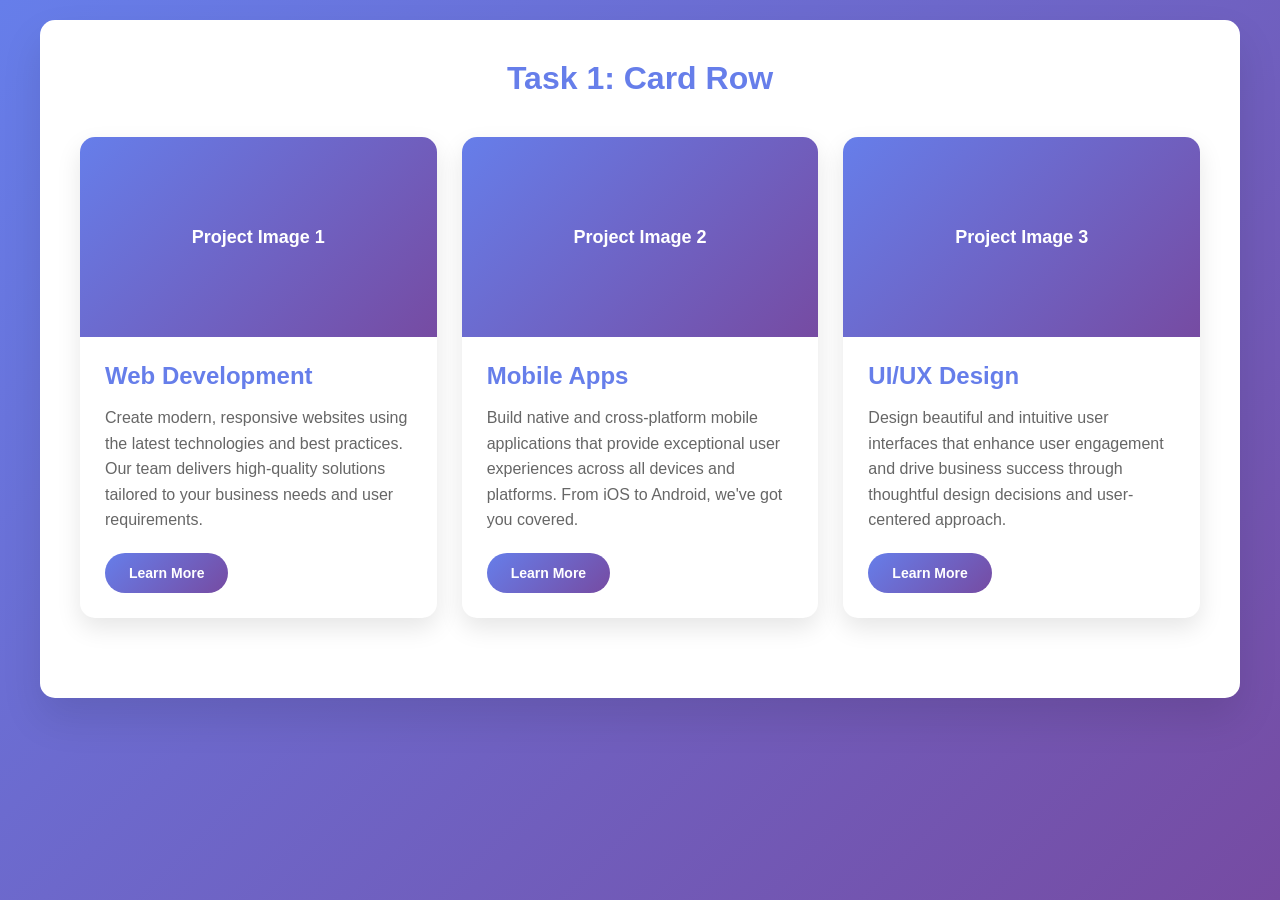
==== index.html @ edc8c6b6 "Update and rename index1.html to index.html" ====
<!DOCTYPE html>
<html lang="en">
  <head>
    <meta charset="UTF-8" />
    <meta name="viewport" content="width=device-width, initial-scale=1.0" />
    <title>Task 1 - Card Row</title>
    <link rel="stylesheet" href="task1.css" />
  </head>
  <body>
    <div class="container">
      <h1 class="title">Task 1: Card Row</h1>

      <!-- FLEXBOX CARD ROW -->
      <div class="cards-container">
        <div class="card">
          <div class="card-image">Project Image 1</div>
          <div class="card-content">
            <h3>Web Development</h3>
            <p>
              Create modern, responsive websites using the latest technologies
              and best practices. Our team delivers high-quality solutions
              tailored to your business needs and user requirements.
            </p>
            <button class="card-btn">Learn More</button>
          </div>
        </div>
        <div class="card">
          <div class="card-image">Project Image 2</div>
          <div class="card-content">
            <h3>Mobile Apps</h3>
            <p>
              Build native and cross-platform mobile applications that provide
              exceptional user experiences across all devices and platforms.
              From iOS to Android, we've got you covered.
            </p>
            <button class="card-btn">Learn More</button>
          </div>
        </div>
        <div class="card">
          <div class="card-image">Project Image 3</div>
          <div class="card-content">
            <h3>UI/UX Design</h3>
            <p>
              Design beautiful and intuitive user interfaces that enhance user
              engagement and drive business success through thoughtful design
              decisions and user-centered approach.
            </p>
            <button class="card-btn">Learn More</button>
          </div>
        </div>
      </div>
    </div>
  </body>
</html>
---- task1.css ----
* {
  margin: 0;
  padding: 0;
  box-sizing: border-box;
}
body {
  font-family: "Arial", sans-serif;
  background: linear-gradient(135deg, #667eea 0%, #764ba2 100%);
  min-height: 100vh;
  padding: 20px;
}
.container {
  max-width: 1200px;
  margin: 0 auto;
  background: white;
  border-radius: 15px;
  padding: 40px;
  box-shadow: 0 20px 40px rgba(0, 0, 0, 0.1);
}
.title {
  text-align: center;
  color: #667eea;
  font-size: 32px;
  margin-bottom: 30px;
}
.cards-container {
  display: flex;
  gap: 25px;
  margin: 40px 0;
  flex-wrap: wrap;
}
.card {
  flex: 1;
  min-width: 300px;
  background: white;
  border-radius: 15px;
  overflow: hidden;
  box-shadow: 0 10px 25px rgba(0, 0, 0, 0.1);
  transition: all 0.3s ease;
  display: flex;
  flex-direction: column;
}
.card:hover {
  transform: translateY(-10px) scale(1.02);
  box-shadow: 0 20px 40px rgba(0, 0, 0, 0.2);
}
.card-image {
  width: 100%;
  height: 200px;
  background: linear-gradient(135deg, #667eea, #764ba2);
  display: flex;
  align-items: center;
  justify-content: center;
  color: white;
  font-size: 18px;
  font-weight: bold;
}
.card-content {
  padding: 25px;
  flex-grow: 1;
  display: flex;
  flex-direction: column;
}
.card h3 {
  color: #667eea;
  margin-bottom: 15px;
  font-size: 24px;
}
.card p {
  color: #666;
  margin-bottom: 20px;
  flex-grow: 1;
  line-height: 1.6;
}
.card-btn {
  background: linear-gradient(135deg, #667eea, #764ba2);
  color: white;
  border: none;
  padding: 12px 24px;
  border-radius: 25px;
  cursor: pointer;
  font-weight: bold;
  transition: all 0.3s ease;
  align-self: flex-start;
  font-size: 14px;
}
.card-btn:hover {
  transform: translateY(-2px);
  box-shadow: 0 5px 15px rgba(102, 126, 234, 0.4);
}
.description {
  background: #f8f9fa;
  padding: 20px;
  border-radius: 10px;
  margin-top: 30px;
  color: #666;
  line-height: 1.6;
}
@media (max-width: 768px) {
  .cards-container {
    flex-direction: column;
  }
  .card {
    min-width: auto;
  }
}
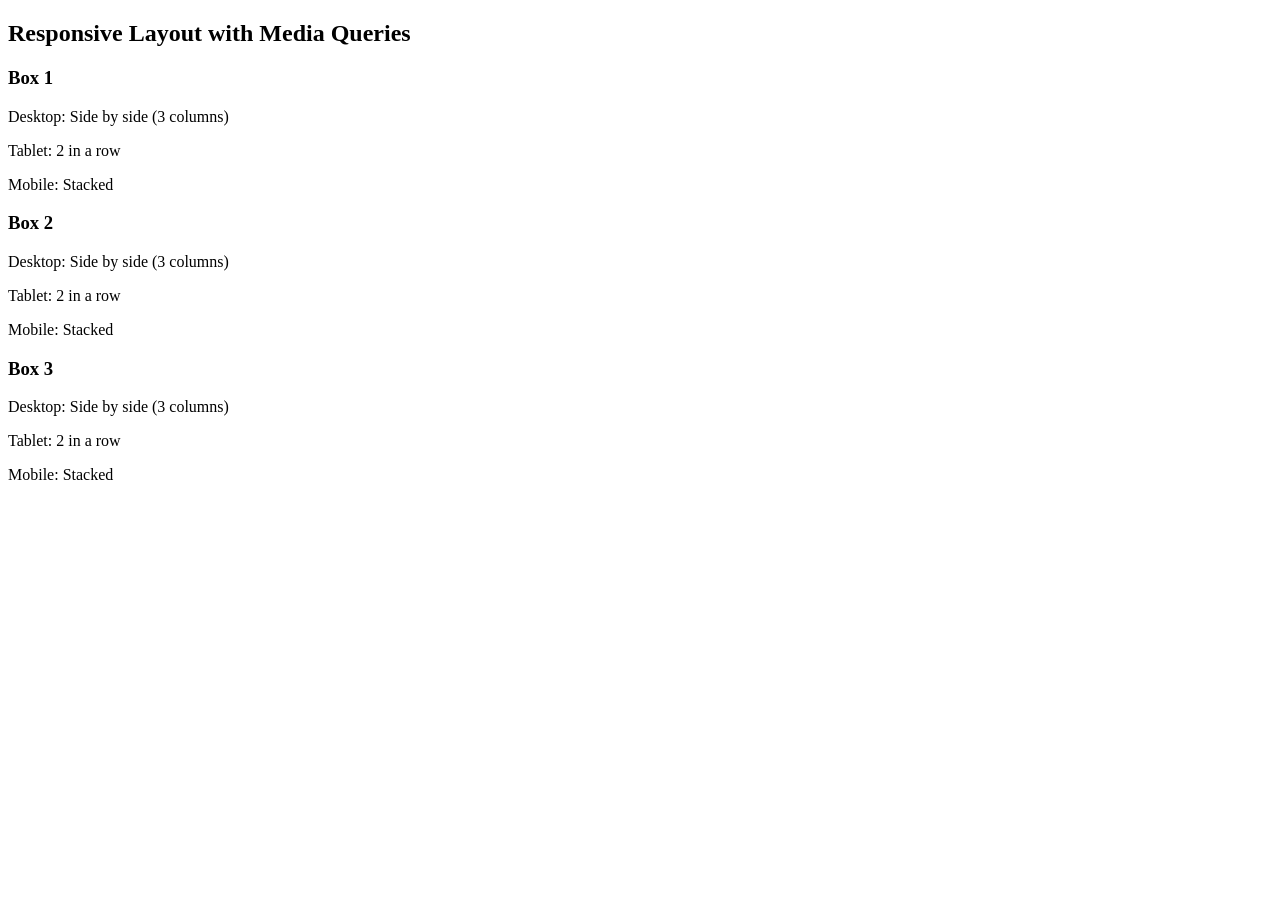
==== commit d0f5921b: "Update index.html" ====
--- a/index.html
+++ b/index.html
@@ -3,50 +3,33 @@
   <head>
     <meta charset="UTF-8" />
     <meta name="viewport" content="width=device-width, initial-scale=1.0" />
-    <title>Task 1 - Card Row</title>
-    <link rel="stylesheet" href="task1.css" />
+    <title>Task 1 - Responsive Layout with Media Queries</title>
+    <link rel="stylesheet" href="task1_css.css" />
   </head>
   <body>
     <div class="container">
-      <h1 class="title">Task 1: Card Row</h1>
+      <h2>Responsive Layout with Media Queries</h2>
 
-      <!-- FLEXBOX CARD ROW -->
-      <div class="cards-container">
-        <div class="card">
-          <div class="card-image">Project Image 1</div>
-          <div class="card-content">
-            <h3>Web Development</h3>
-            <p>
-              Create modern, responsive websites using the latest technologies
-              and best practices. Our team delivers high-quality solutions
-              tailored to your business needs and user requirements.
-            </p>
-            <button class="card-btn">Learn More</button>
-          </div>
+      <div class="box-container">
+        <div class="box box1">
+          <h3>Box 1</h3>
+          <p>Desktop: Side by side (3 columns)</p>
+          <p>Tablet: 2 in a row</p>
+          <p>Mobile: Stacked</p>
         </div>
-        <div class="card">
-          <div class="card-image">Project Image 2</div>
-          <div class="card-content">
-            <h3>Mobile Apps</h3>
-            <p>
-              Build native and cross-platform mobile applications that provide
-              exceptional user experiences across all devices and platforms.
-              From iOS to Android, we've got you covered.
-            </p>
-            <button class="card-btn">Learn More</button>
-          </div>
+
+        <div class="box box2">
+          <h3>Box 2</h3>
+          <p>Desktop: Side by side (3 columns)</p>
+          <p>Tablet: 2 in a row</p>
+          <p>Mobile: Stacked</p>
         </div>
-        <div class="card">
-          <div class="card-image">Project Image 3</div>
-          <div class="card-content">
-            <h3>UI/UX Design</h3>
-            <p>
-              Design beautiful and intuitive user interfaces that enhance user
-              engagement and drive business success through thoughtful design
-              decisions and user-centered approach.
-            </p>
-            <button class="card-btn">Learn More</button>
-          </div>
+
+        <div class="box box3">
+          <h3>Box 3</h3>
+          <p>Desktop: Side by side (3 columns)</p>
+          <p>Tablet: 2 in a row</p>
+          <p>Mobile: Stacked</p>
         </div>
       </div>
     </div>
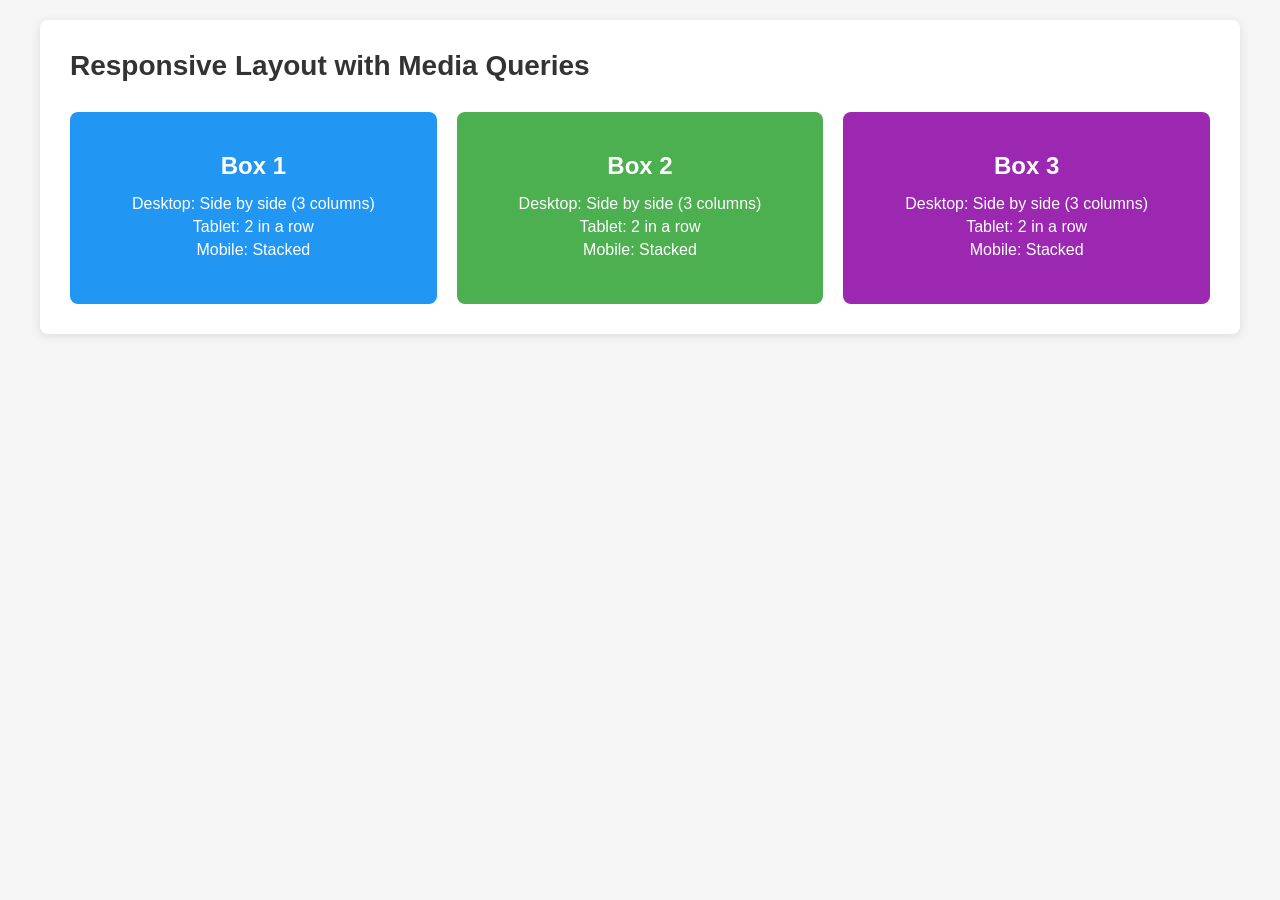
==== commit 2a48b82c: "Update index.html" ====
--- a/index.html
+++ b/index.html
@@ -4,7 +4,7 @@
     <meta charset="UTF-8" />
     <meta name="viewport" content="width=device-width, initial-scale=1.0" />
     <title>Task 1 - Responsive Layout with Media Queries</title>
-    <link rel="stylesheet" href="task1_css.css" />
+    <link rel="stylesheet" href="task1.css" />
   </head>
   <body>
     <div class="container">
@@ -35,3 +35,4 @@
     </div>
   </body>
 </html>
+
--- a/task1.css
+++ b/task1.css
@@ -0,0 +1,86 @@
+* {
+  margin: 0;
+  padding: 0;
+  box-sizing: border-box;
+}
+
+body {
+  font-family: Arial, sans-serif;
+  background-color: #f5f5f5;
+  padding: 20px;
+}
+
+.container {
+  max-width: 1200px;
+  margin: 0 auto;
+  background-color: white;
+  padding: 30px;
+  border-radius: 8px;
+  box-shadow: 0 2px 10px rgba(0, 0, 0, 0.1);
+}
+
+h2 {
+  color: #333;
+  margin-bottom: 30px;
+  font-size: 28px;
+}
+
+.box-container {
+  display: flex;
+  flex-direction: column;
+  gap: 20px;
+}
+
+.box {
+  padding: 40px;
+  border-radius: 8px;
+  color: white;
+  text-align: center;
+}
+
+.box h3 {
+  font-size: 24px;
+  margin-bottom: 15px;
+}
+
+.box p {
+  margin: 5px 0;
+  font-size: 16px;
+}
+
+.box1 {
+  background-color: #2196f3;
+}
+
+.box2 {
+  background-color: #4caf50;
+}
+
+.box3 {
+  background-color: #9c27b0;
+}
+
+/* Mobile: Stacked vertically (default above) */
+
+/* Tablet: 2 boxes per row */
+@media (min-width: 768px) {
+  .box-container {
+    flex-direction: row;
+    flex-wrap: wrap;
+  }
+
+  .box {
+    flex: 0 0 calc(50% - 10px);
+  }
+}
+
+/* Desktop: All 3 side by side */
+@media (min-width: 1024px) {
+  .box-container {
+    flex-wrap: nowrap;
+  }
+
+  .box {
+    flex: 1;
+  }
+}
